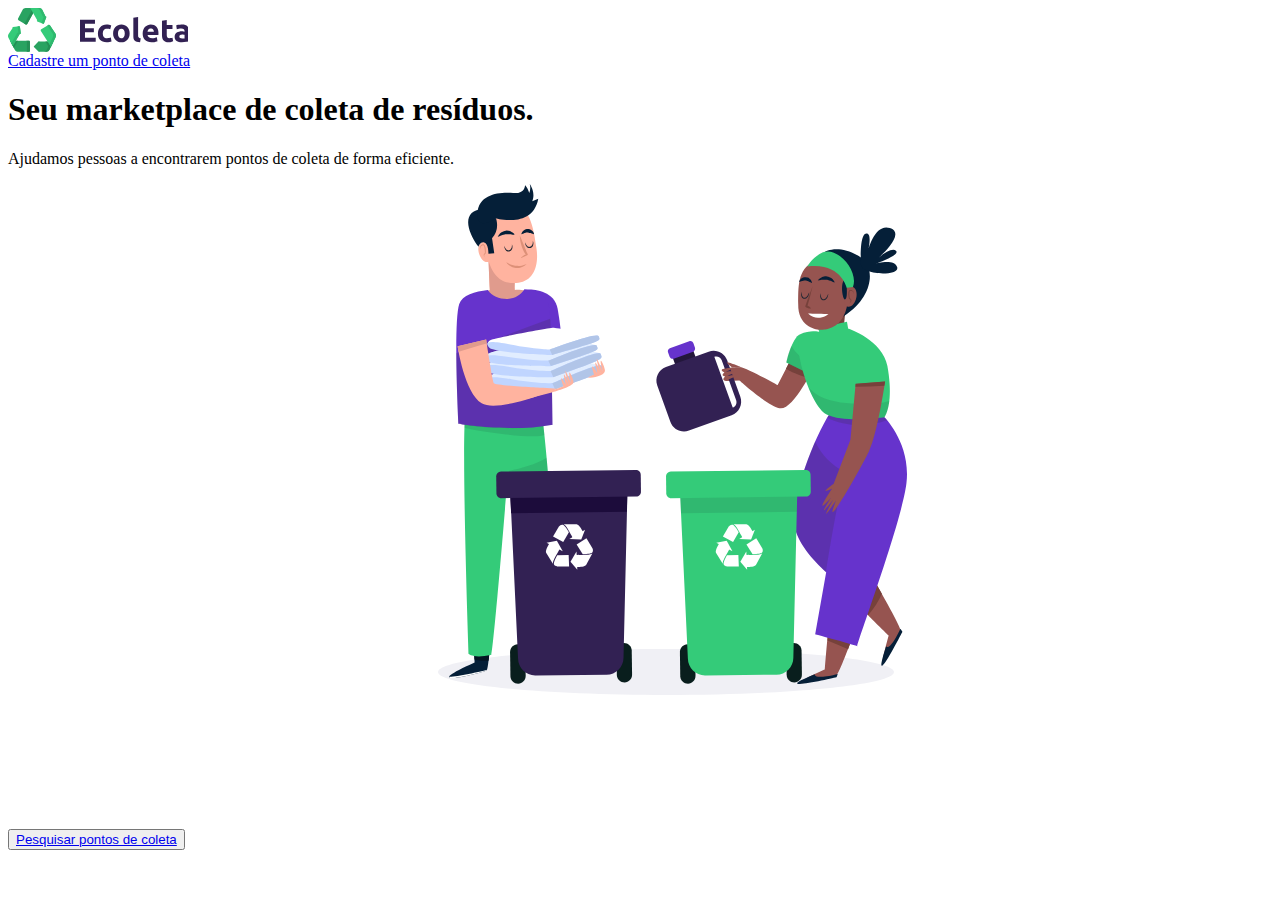
==== index.html @ ff881a57 "!" ====
<!DOCTYPE html>
<html lang="pt-br">
  <head>
    <meta charset="UTF-8" />
    <meta name="viewport" content="width=device-width, initial-scale=1.0" />
    <title>Ecoleta - seu marketplace de coleta de resíduos.</title>
    <link rel="stylesheet" href="style.css" />
  </head>
  <body>
    <header>
      <div class="logo"><a href="index.html"></a></div>
      <a href="#">Cadastre um ponto de coleta</a>
    </header>

    <main>
      <h1>Seu marketplace de coleta de resíduos.</h1>
      <p>Ajudamos pessoas a encontrarem pontos de coleta de forma eficiente.</p>

      <button><a href="#">Pesquisar pontos de coleta</a></button>

      <img src="images/home-background.svg" alt="Ecoleta" />
    </main>
  </body>
</html>
---- style.css ----
.logo {
  width: 180px;
  height: 44px;
  background: url(./images/logo.svg) no-repeat;
}
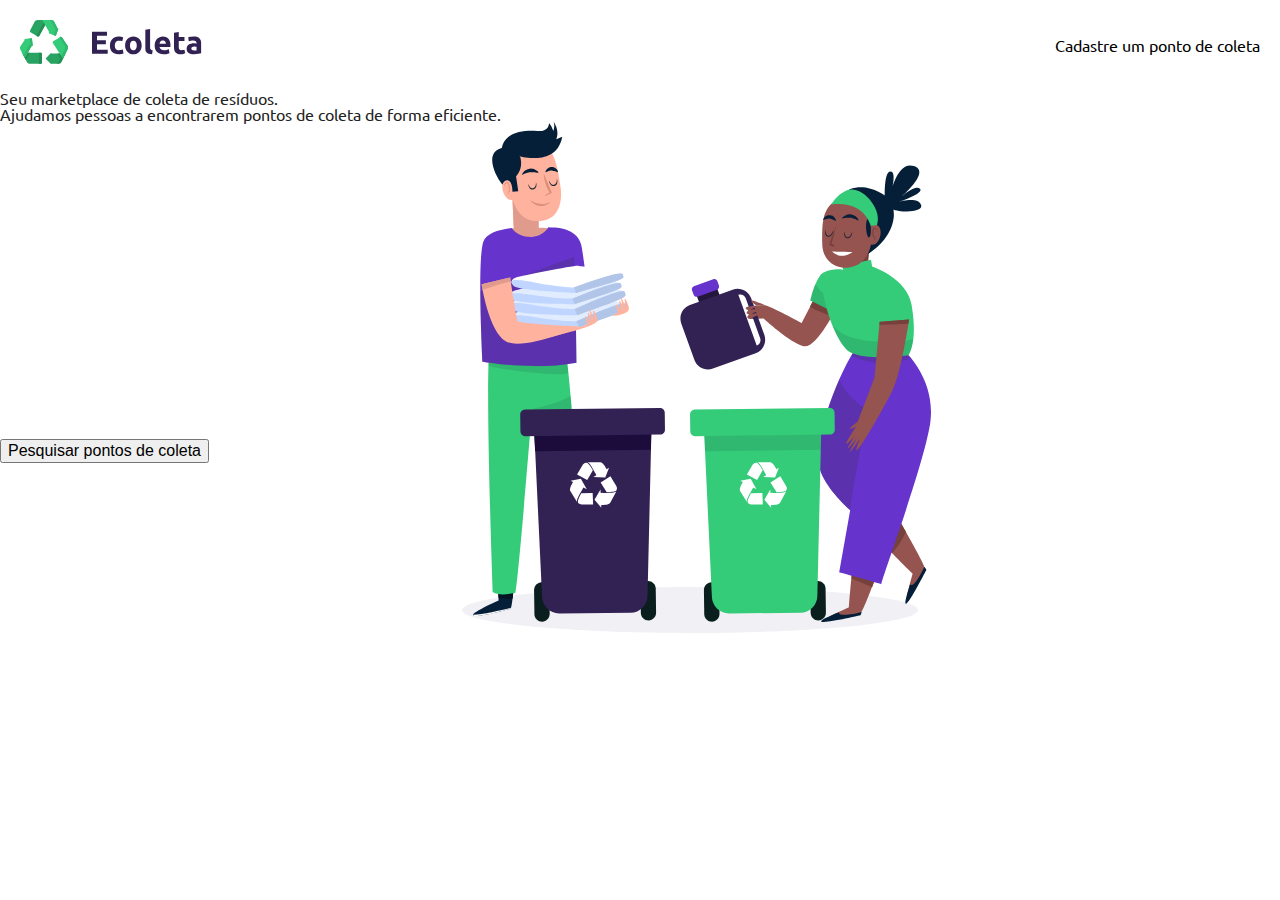
==== commit 11cb4697: "commit" ====
--- a/index.html
+++ b/index.html
@@ -4,6 +4,7 @@
     <meta charset="UTF-8" />
     <meta name="viewport" content="width=device-width, initial-scale=1.0" />
     <title>Ecoleta - seu marketplace de coleta de resíduos.</title>
+    <link rel="stylesheet" href="reset.css" />
     <link rel="stylesheet" href="style.css" />
   </head>
   <body>
--- a/style.css
+++ b/style.css
@@ -1,5 +1,18 @@
+@import url("https://fonts.googleapis.com/css2?family=Ubuntu:wght@400;500;700&display=swap");
+
+body {
+  font-family: "Ubuntu", sans-serif;
+}
+
 .logo {
-  width: 180px;
-  height: 44px;
+  width: 182px;
+  height: 50px;
   background: url(./images/logo.svg) no-repeat;
 }
+
+header {
+  display: flex;
+  align-items: center;
+  justify-content: space-between;
+  padding: 20px;
+}
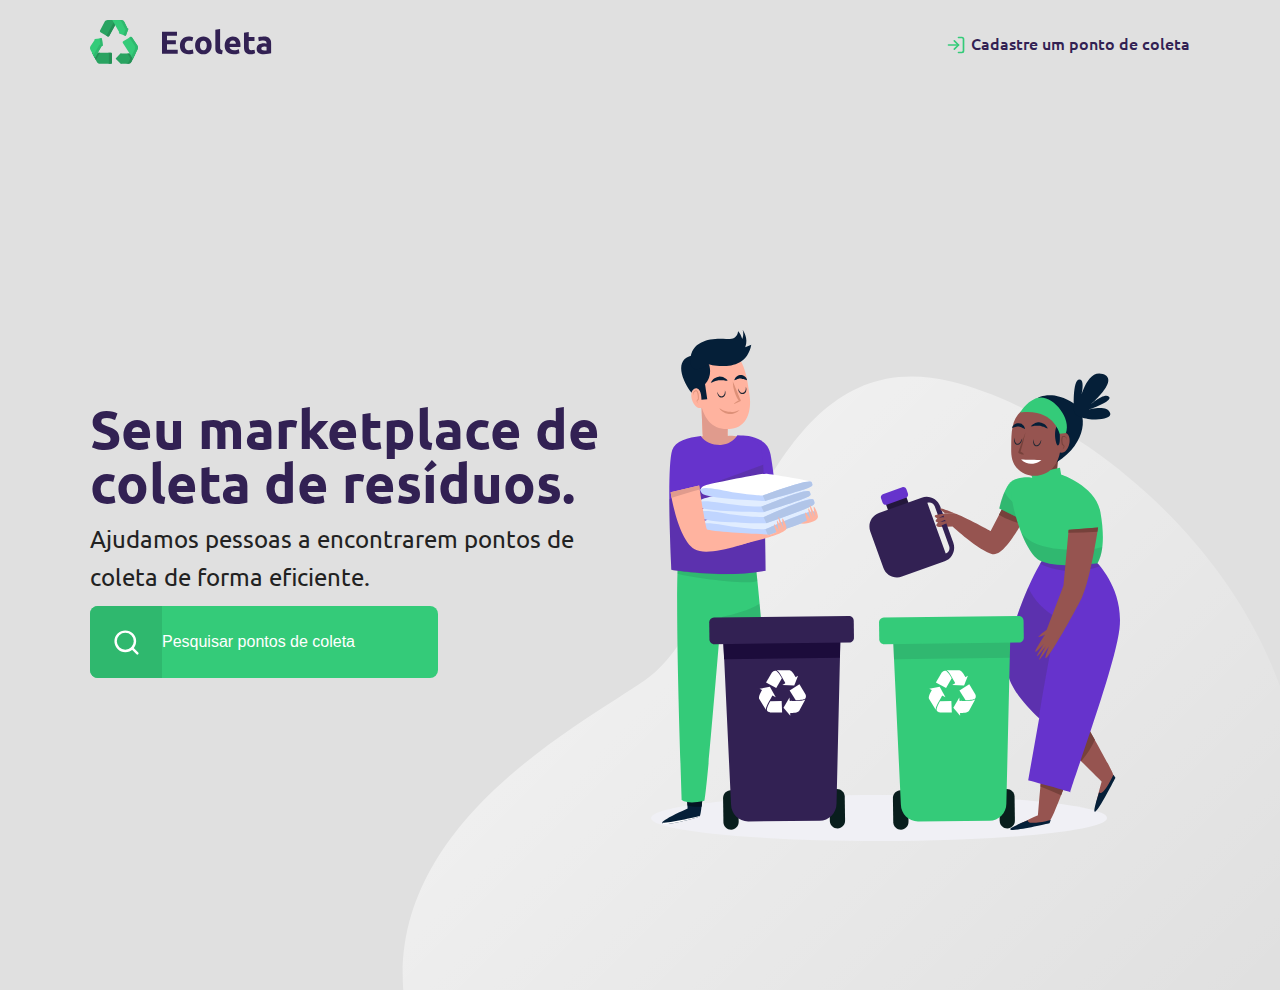
==== commit b3447e93: "Aula 1" ====
--- a/index.html
+++ b/index.html
@@ -1,25 +1,40 @@
 <!DOCTYPE html>
 <html lang="pt-br">
-  <head>
-    <meta charset="UTF-8" />
-    <meta name="viewport" content="width=device-width, initial-scale=1.0" />
-    <title>Ecoleta - seu marketplace de coleta de resíduos.</title>
-    <link rel="stylesheet" href="reset.css" />
-    <link rel="stylesheet" href="style.css" />
-  </head>
-  <body>
-    <header>
+
+<head>
+  <meta charset="UTF-8" />
+  <meta name="viewport" content="width=device-width, initial-scale=1.0" />
+  <title>Ecoleta - seu marketplace de coleta de resíduos.</title>
+  <link rel="stylesheet" href="reset.css" />
+  <link rel="stylesheet" href="style.css" />
+</head>
+
+<body>
+  
+    <header class="container">
       <div class="logo"><a href="index.html"></a></div>
-      <a href="#">Cadastre um ponto de coleta</a>
+      <div class="login">
+        <span></span><a class="login" href="#">Cadastre um ponto de coleta</a>
+      </div>
     </header>
-
     <main>
+    <div class="content container">
       <h1>Seu marketplace de coleta de resíduos.</h1>
       <p>Ajudamos pessoas a encontrarem pontos de coleta de forma eficiente.</p>
 
-      <button><a href="#">Pesquisar pontos de coleta</a></button>
+      <button class="btn"><a href="#">Pesquisar pontos de coleta</a></button>
 
-      <img src="images/home-background.svg" alt="Ecoleta" />
-    </main>
-  </body>
-</html>
+      <!-- <img src="images/home-background.svg" alt="Ecoleta" /> -->
+    </div>
+  </main>
+</body>
+
+
+
+
+
+
+
+
+
+</html>--- a/style.css
+++ b/style.css
@@ -1,7 +1,20 @@
 @import url("https://fonts.googleapis.com/css2?family=Ubuntu:wght@400;500;700&display=swap");
+
+:root {
+  --primary-color: #322153;
+  --secundary-color: #34CB79;
+}
+
 
 body {
   font-family: "Ubuntu", sans-serif;
+  background-color: #E0E0E0;
+}
+
+.container {
+  width: 90%;
+  max-width: 1100px;
+  margin: 0 auto;
 }
 
 .logo {
@@ -14,5 +27,81 @@
   display: flex;
   align-items: center;
   justify-content: space-between;
-  padding: 20px;
+  padding: 20px 0px;
 }
+
+header a {
+  color: var(--primary-color);
+  font-weight: 500;
+}
+
+header .login {
+  display: flex;
+  margin-left: 5px;
+}
+
+header .login span {
+  display: flex;
+  background-image: url(images/log-in.svg);
+  width: 20px;
+  height: 20px;
+}
+
+.login img {
+  padding-right: 5px;
+}
+
+main {
+  height: 100vh;
+  background: url(images/home-background.svg) no-repeat;
+  background-position: right bottom;
+  display: flex;
+  flex-direction: column;
+  flex: 1;
+  justify-content: center;
+}
+
+.content h1 {
+  font-size: 54px;
+  font-weight: bold;
+  color: var(--primary-color);
+  width: 50%;
+  padding-bottom: 10px;
+}
+
+.content p {
+  font-size: 24px;
+  width: 50%;
+  line-height: 38px;
+  padding-bottom: 10px;
+
+}
+
+.btn {
+  display: flex;
+  width: 348px;
+  height: 72px;
+  background-color: var(--secundary-color);
+  border: none;
+  border-radius: 8px;
+  justify-content: flex-start;
+  align-items: center;
+  padding: 0;
+}
+
+button::before {
+  content: '';
+  display: block;
+  width: 72px;
+  height: 72px;
+  background: url(images/search.svg) no-repeat;
+  background-size: 40%;
+  background-position: center center;
+  background-color: #2FB86E;
+  border-radius: 8px 0px 0px 8px;
+
+}
+
+.btn a {
+  color: white;
+}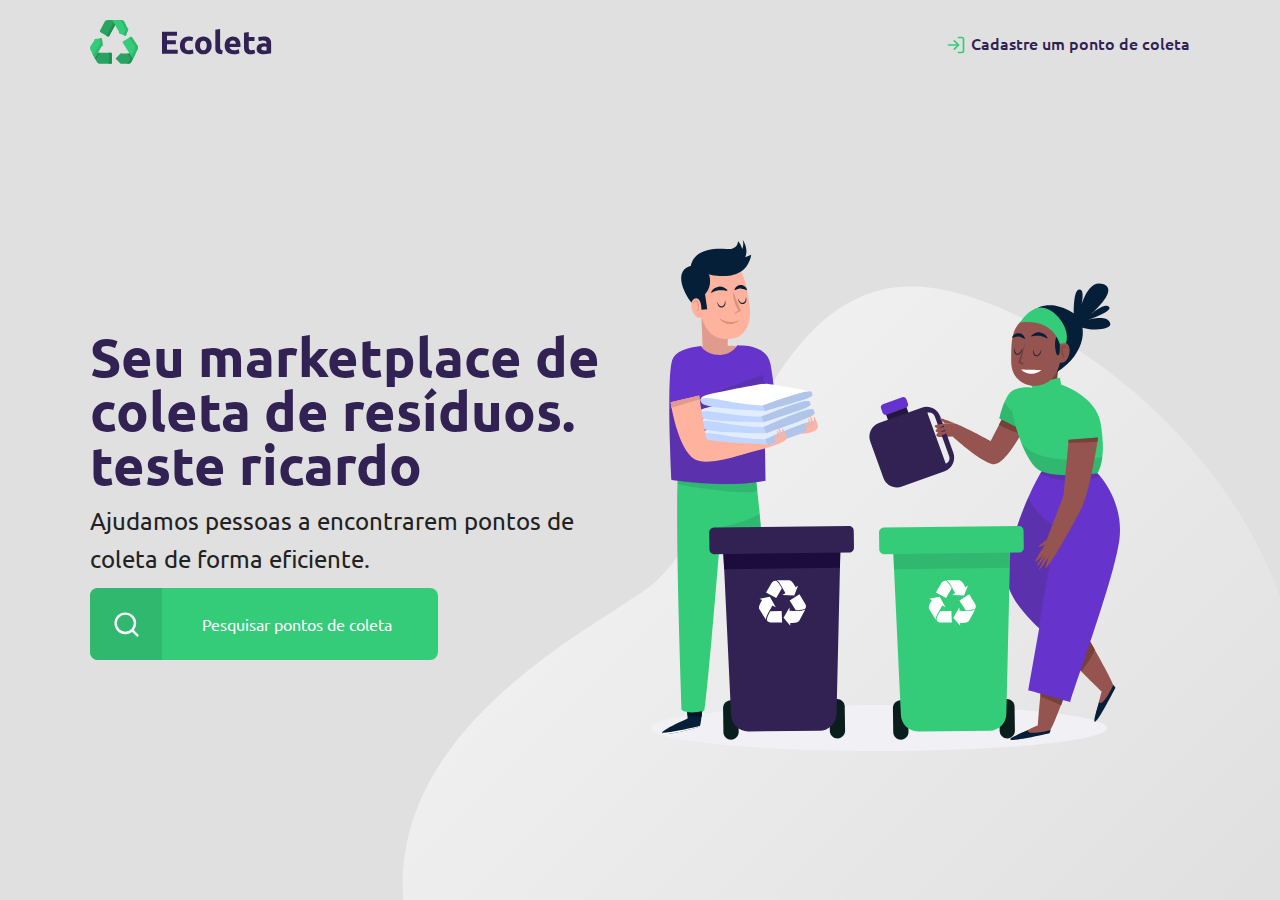
==== commit b520efba: "Aula 1" ====
--- a/index.html
+++ b/index.html
@@ -10,16 +10,18 @@
 </head>
 
 <body>
-  
-    <header class="container">
-      <div class="logo"><a href="index.html"></a></div>
-      <div class="login">
-        <span></span><a class="login" href="#">Cadastre um ponto de coleta</a>
-      </div>
-    </header>
-    <main>
+
+  <header class="container">
+    <div class="logo"><a href="index.html"></a></div>
+    <div class="login">
+      <span></span><a class="login" href="#">Cadastre um ponto de coleta</a>
+    </div>
+  </header>
+  <main>
     <div class="content container">
-      <h1>Seu marketplace de coleta de resíduos.</h1>
+      <h1>Seu marketplace de coleta de resíduos.
+        teste ricardo
+      </h1>
       <p>Ajudamos pessoas a encontrarem pontos de coleta de forma eficiente.</p>
 
       <button class="btn"><a href="#">Pesquisar pontos de coleta</a></button>
--- a/style.css
+++ b/style.css
@@ -2,13 +2,12 @@
 
 :root {
   --primary-color: #322153;
-  --secundary-color: #34CB79;
+  --secundary-color: #34cb79;
 }
-
 
 body {
   font-family: "Ubuntu", sans-serif;
-  background-color: #E0E0E0;
+  background-color: #e0e0e0;
 }
 
 .container {
@@ -25,6 +24,7 @@
 
 header {
   display: flex;
+  flex-wrap: wrap;
   align-items: center;
   justify-content: space-between;
   padding: 20px 0px;
@@ -52,7 +52,7 @@
 }
 
 main {
-  height: 100vh;
+  height: 90vh;
   background: url(images/home-background.svg) no-repeat;
   background-position: right bottom;
   display: flex;
@@ -74,7 +74,6 @@
   width: 50%;
   line-height: 38px;
   padding-bottom: 10px;
-
 }
 
 .btn {
@@ -90,18 +89,43 @@
 }
 
 button::before {
-  content: '';
+  content: "";
   display: block;
   width: 72px;
   height: 72px;
   background: url(images/search.svg) no-repeat;
   background-size: 40%;
   background-position: center center;
-  background-color: #2FB86E;
+  background-color: #2fb86e;
   border-radius: 8px 0px 0px 8px;
-
 }
 
 .btn a {
   color: white;
-}+  padding-left: 40px;
+  font-family: "Ubuntu", sans-serif;
+}
+
+@media (max-width: 1024px) {
+  main {
+    background-size: 80%;
+  }
+}
+
+@media (max-width: 768px) {
+  main {
+    background-image: none;
+  }
+
+  .content h1 {
+    font-size: 40px;
+    width: 100%;
+    line-height: 2.5rem;
+  }
+
+  .content p {
+    font-size: 18px;
+    width: 100%;
+    line-height: 1.5rem;
+  }
+}
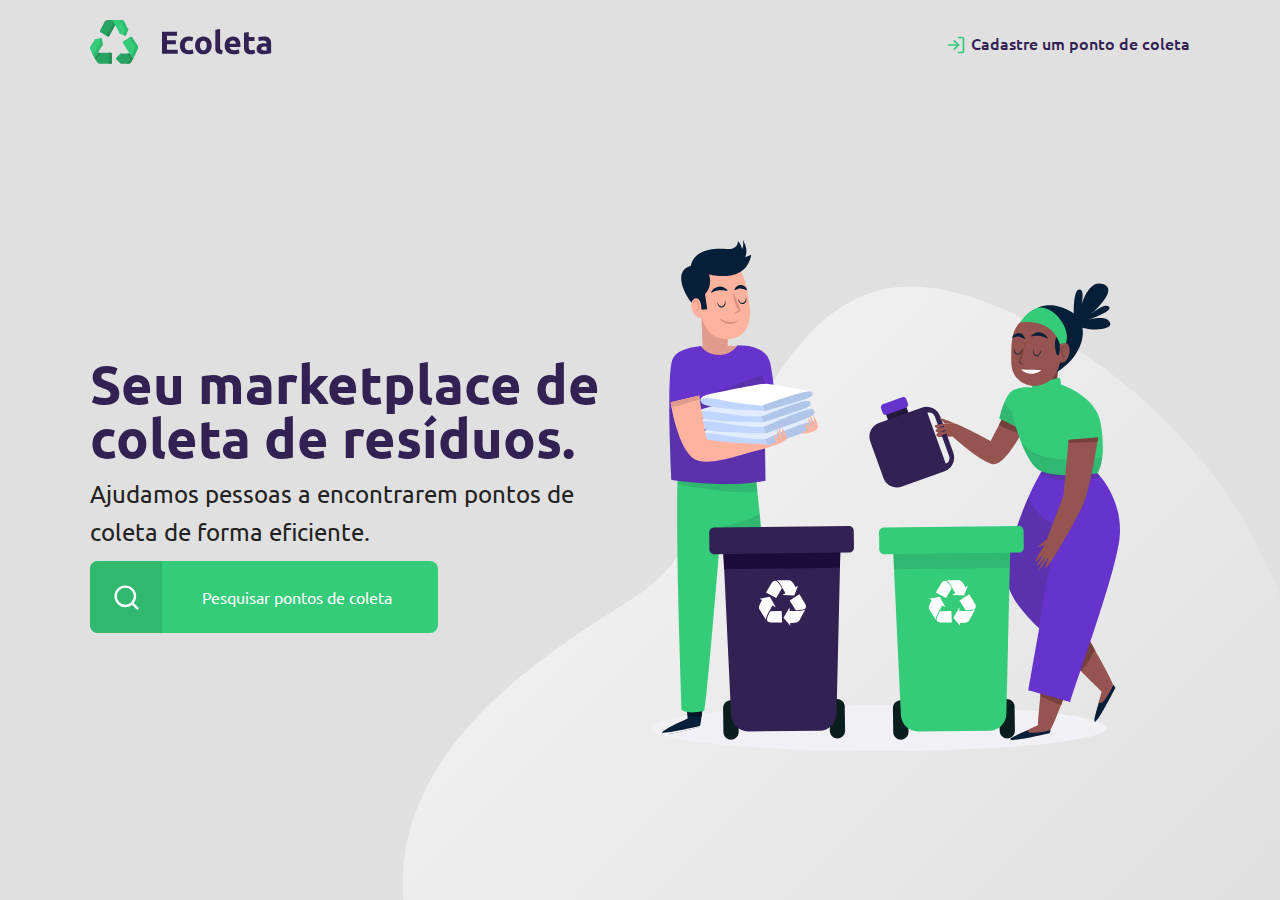
==== commit 64139241: "Aula 1" ====
--- a/index.html
+++ b/index.html
@@ -20,7 +20,7 @@
   <main>
     <div class="content container">
       <h1>Seu marketplace de coleta de resíduos.
-        teste ricardo
+
       </h1>
       <p>Ajudamos pessoas a encontrarem pontos de coleta de forma eficiente.</p>
 
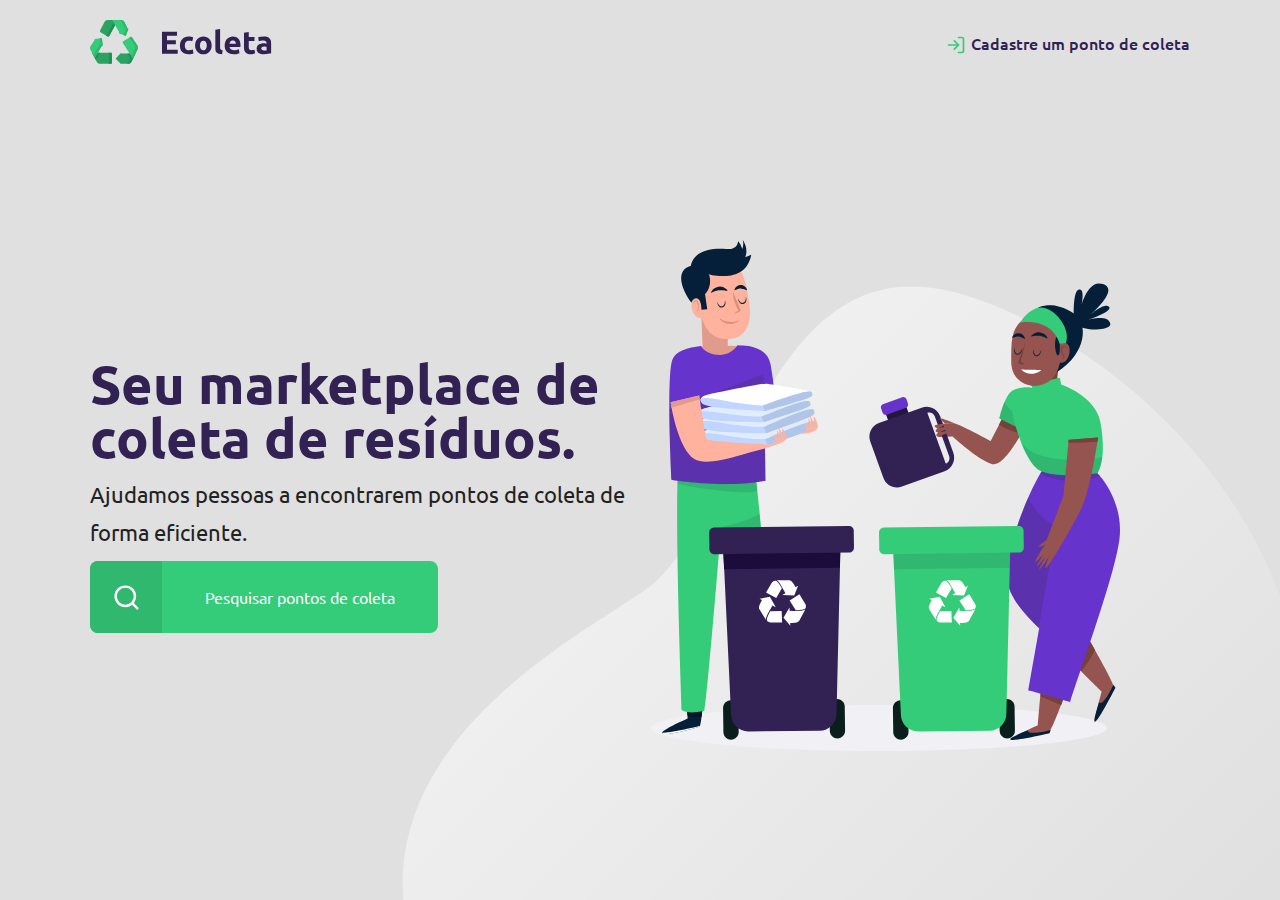
==== commit bf0be461: "Aula 1" ====
--- a/index.html
+++ b/index.html
@@ -14,14 +14,12 @@
   <header class="container">
     <div class="logo"><a href="index.html"></a></div>
     <div class="login">
-      <span></span><a class="login" href="#">Cadastre um ponto de coleta</a>
+      <span></span><a href="#">Cadastre um ponto de coleta</a>
     </div>
   </header>
   <main>
     <div class="content container">
-      <h1>Seu marketplace de coleta de resíduos.
-
-      </h1>
+      <h1>Seu marketplace de coleta de resíduos. </h1>
       <p>Ajudamos pessoas a encontrarem pontos de coleta de forma eficiente.</p>
 
       <button class="btn"><a href="#">Pesquisar pontos de coleta</a></button>
--- a/style.css
+++ b/style.css
@@ -42,9 +42,10 @@
 
 header .login span {
   display: flex;
-  background-image: url(images/log-in.svg);
+  background: url(images/log-in.svg) no-repeat;
   width: 20px;
   height: 20px;
+  padding-left: 5px;
 }
 
 .login img {
@@ -61,6 +62,11 @@
   justify-content: center;
 }
 
+.content {
+  display: flex;
+  flex-direction: column;
+}
+
 .content h1 {
   font-size: 54px;
   font-weight: bold;
@@ -70,7 +76,7 @@
 }
 
 .content p {
-  font-size: 24px;
+  font-size: 22px;
   width: 50%;
   line-height: 38px;
   padding-bottom: 10px;
@@ -102,8 +108,8 @@
 
 .btn a {
   color: white;
-  padding-left: 40px;
   font-family: "Ubuntu", sans-serif;
+  flex: 1;
 }
 
 @media (max-width: 1024px) {
@@ -117,6 +123,28 @@
     background-image: none;
   }
 
+  header {
+    justify-content: center;
+  }
+
+  header .login {
+    position: absolute;
+    bottom: 48px;
+    left: 50%;
+    transform: translateX(-50%);
+  }
+  header .login span {
+    padding-left: 5px;
+  }
+  .logo {
+    padding-bottom: 10px;
+  }
+
+  .content {
+    align-items: center;
+    text-align: center;
+  }
+
   .content h1 {
     font-size: 40px;
     width: 100%;
@@ -128,4 +156,8 @@
     width: 100%;
     line-height: 1.5rem;
   }
+
+  .btn {
+    width: 100%;
 }
+}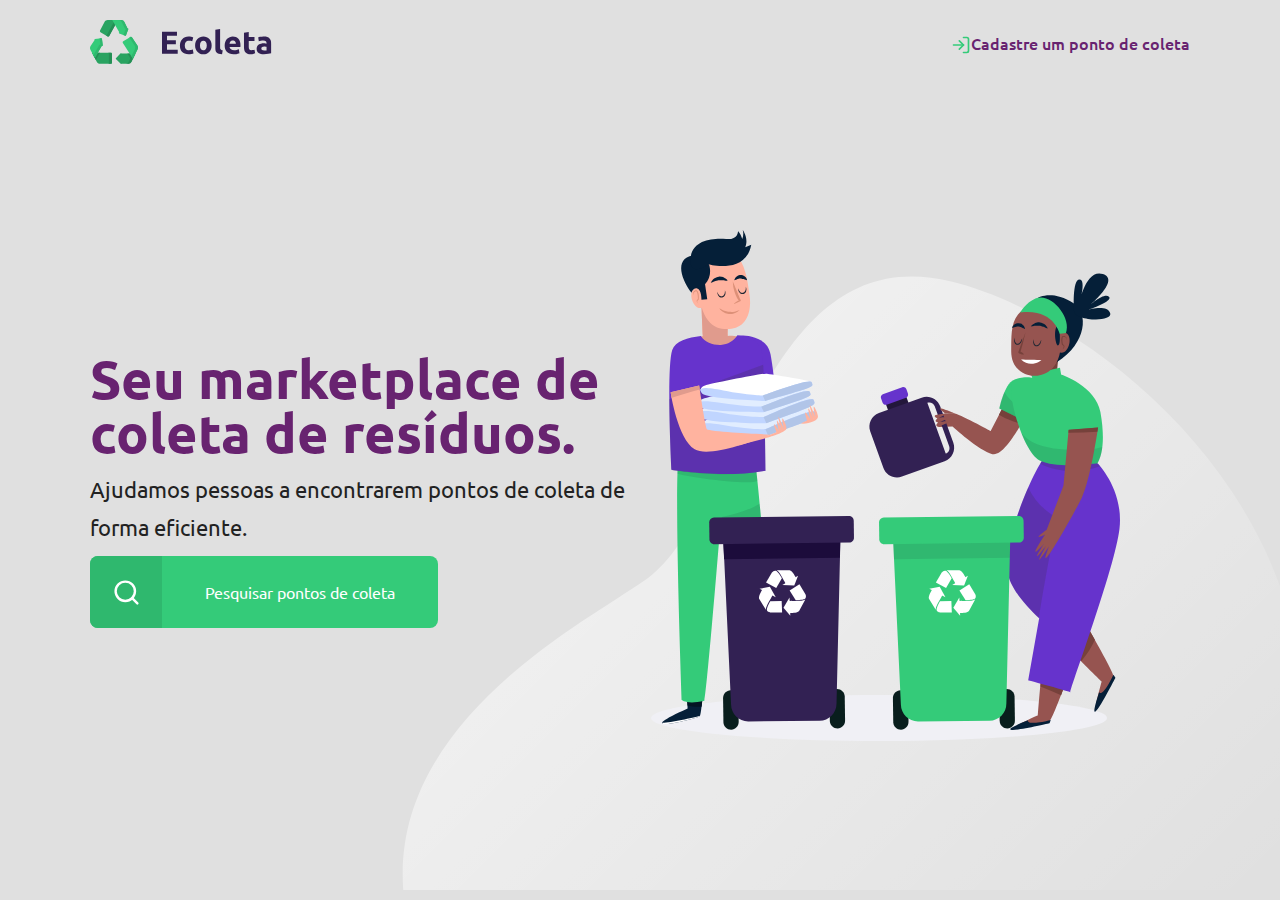
==== commit 30640214: "Aula 2" ====
--- a/index.html
+++ b/index.html
@@ -1,40 +1,31 @@
 <!DOCTYPE html>
 <html lang="pt-br">
+  <head>
+    <meta charset="UTF-8" />
+    <meta name="viewport" content="width=device-width, initial-scale=1.0" />
+    <title>Ecoleta - seu marketplace de coleta de resíduos.</title>
+    <link rel="stylesheet" href="reset.css" />
+    <link rel="stylesheet" href="style.css" />
+  </head>
 
-<head>
-  <meta charset="UTF-8" />
-  <meta name="viewport" content="width=device-width, initial-scale=1.0" />
-  <title>Ecoleta - seu marketplace de coleta de resíduos.</title>
-  <link rel="stylesheet" href="reset.css" />
-  <link rel="stylesheet" href="style.css" />
-</head>
+  <body>
+    <header class="container">
+      <a href="index.html"><div class="logo"></div></a>
+      <div class="login">
+        <span></span><a href="createpoint.html">Cadastre um ponto de coleta</a>
+      </div>
+    </header>
+    <main>
+      <div class="content container">
+        <h1>Seu marketplace de coleta de resíduos.</h1>
+        <p>
+          Ajudamos pessoas a encontrarem pontos de coleta de forma eficiente.
+        </p>
 
-<body>
+        <button class="btn"><a href="#">Pesquisar pontos de coleta</a></button>
 
-  <header class="container">
-    <div class="logo"><a href="index.html"></a></div>
-    <div class="login">
-      <span></span><a href="#">Cadastre um ponto de coleta</a>
-    </div>
-  </header>
-  <main>
-    <div class="content container">
-      <h1>Seu marketplace de coleta de resíduos. </h1>
-      <p>Ajudamos pessoas a encontrarem pontos de coleta de forma eficiente.</p>
-
-      <button class="btn"><a href="#">Pesquisar pontos de coleta</a></button>
-
-      <!-- <img src="images/home-background.svg" alt="Ecoleta" /> -->
-    </div>
-  </main>
-</body>
-
-
-
-
-
-
-
-
-
-</html>+        <!-- <img src="images/home-background.svg" alt="Ecoleta" /> -->
+      </div>
+    </main>
+  </body>
+</html>
--- a/style.css
+++ b/style.css
@@ -1,7 +1,7 @@
 @import url("https://fonts.googleapis.com/css2?family=Ubuntu:wght@400;500;700&display=swap");
 
 :root {
-  --primary-color: #322153;
+  --primary-color: #682370;
   --secundary-color: #34cb79;
 }
 
@@ -37,23 +37,17 @@
 
 header .login {
   display: flex;
-  margin-left: 5px;
 }
 
 header .login span {
-  display: flex;
   background: url(images/log-in.svg) no-repeat;
   width: 20px;
   height: 20px;
-  padding-left: 5px;
-}
-
-.login img {
   padding-right: 5px;
 }
 
 main {
-  height: 90vh;
+  height: calc(100vh - 100px);
   background: url(images/home-background.svg) no-repeat;
   background-position: right bottom;
   display: flex;
@@ -68,10 +62,11 @@
 }
 
 .content h1 {
+  width: 50%;
   font-size: 54px;
   font-weight: bold;
   color: var(--primary-color);
-  width: 50%;
+
   padding-bottom: 10px;
 }
 
@@ -132,10 +127,14 @@
     bottom: 48px;
     left: 50%;
     transform: translateX(-50%);
+    justify-content: center;
+    width: 300px;
   }
+
   header .login span {
     padding-left: 5px;
   }
+
   .logo {
     padding-bottom: 10px;
   }
@@ -159,5 +158,5 @@
 
   .btn {
     width: 100%;
+  }
 }
-}